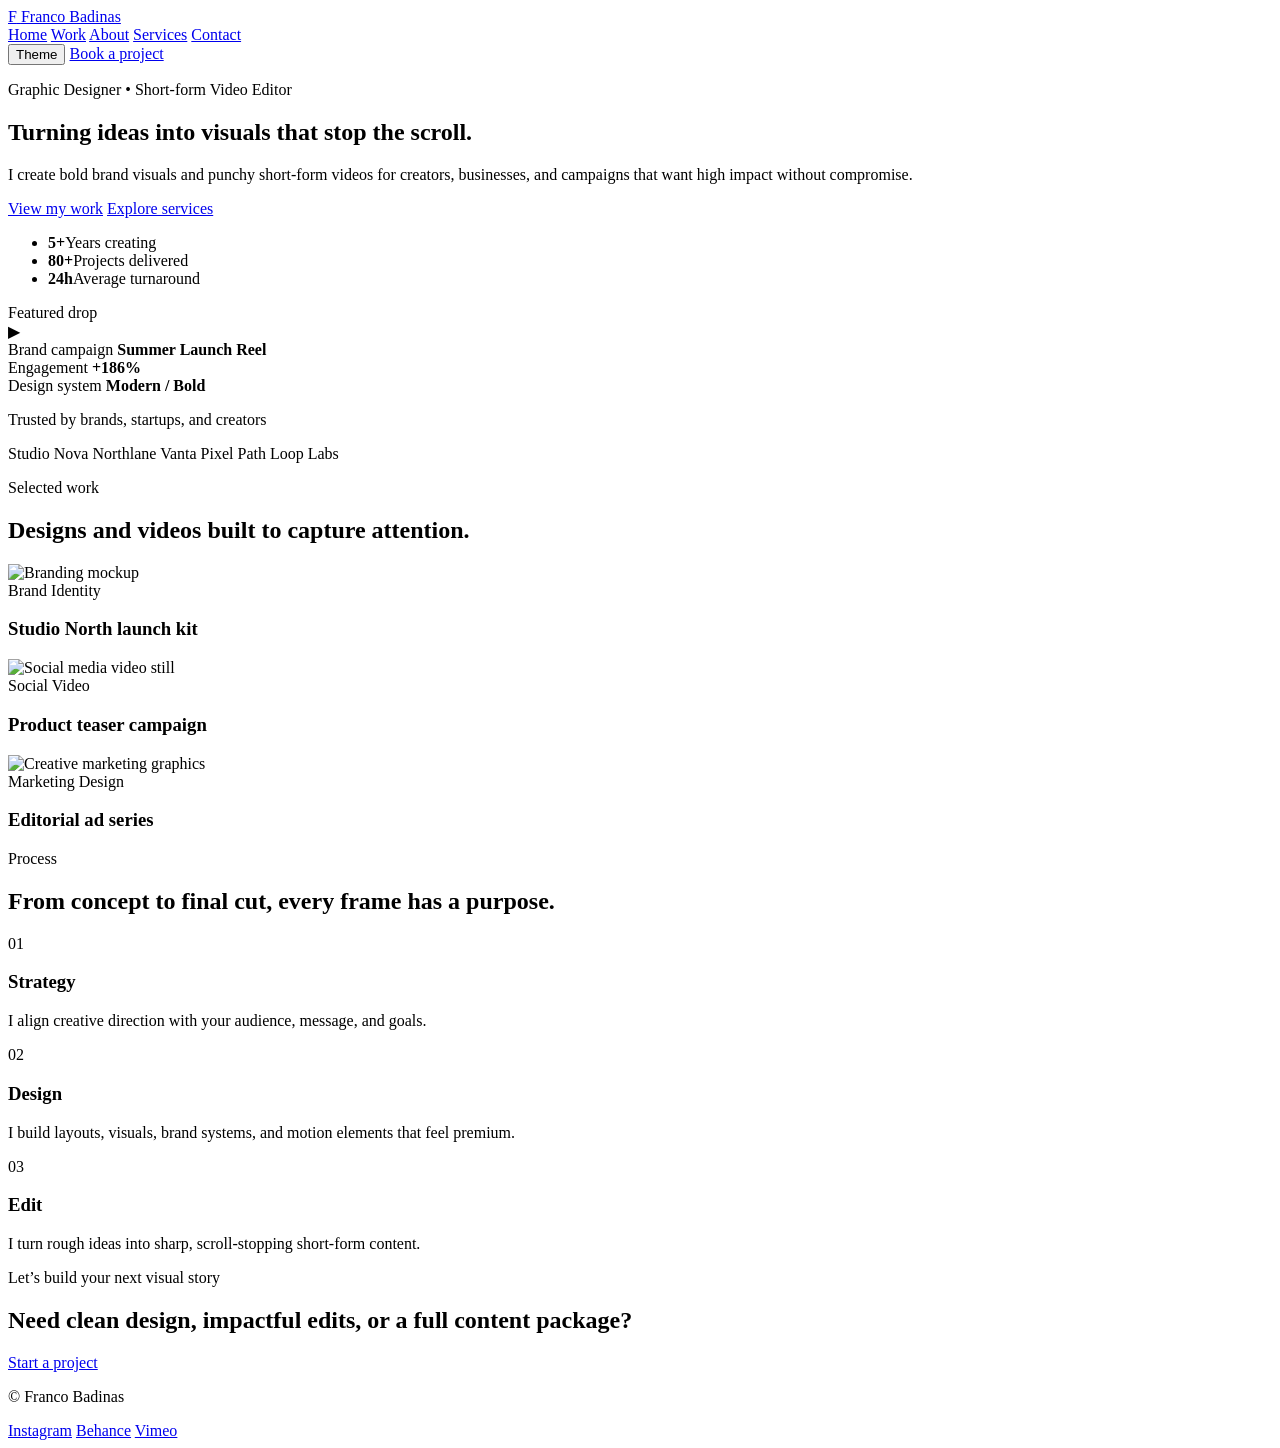
==== about.html @ 97edd741 "Create a customizable portfolio website for Franco Badinas with multi-page sections for home, work, " ====
<!DOCTYPE html>
<html lang="en">
  <head>
    <meta charset="UTF-8" />
    <meta name="viewport" content="width=device-width, initial-scale=1.0" />
    <title>Franco Badinas | Graphic Designer & Video Editor</title>
    <meta
      name="description"
      content="Portfolio website for Franco Badinas, showcasing graphic design and short-form video editing work."
    />
    <link rel="preconnect" href="https://fonts.googleapis.com" />
    <link rel="preconnect" href="https://fonts.gstatic.com" crossorigin />
    <link
      href="https://fonts.googleapis.com/css2?family=Inter:wght@400;500;600;700;800;900&family=Playfair+Display:wght@600;700&display=swap"
      rel="stylesheet"
    />
    <link rel="stylesheet" href="style.css" />
  </head>
  <body>
    <div class="page-shell">
      <header class="site-header">
        <div class="container nav-wrap">
          <a href="index.html" class="brand" aria-label="Franco Badinas home">
            <span class="brand-mark">F</span>
            <span class="brand-text">Franco Badinas</span>
          </a>

          <nav class="main-nav" aria-label="Main navigation">
            <a href="index.html" class="active">Home</a>
            <a href="work.html">Work</a>
            <a href="about.html">About</a>
            <a href="services.html">Services</a>
            <a href="contact.html">Contact</a>
          </nav>

          <div class="nav-actions">
            <button class="theme-toggle" type="button" aria-label="Toggle color theme">
              <span class="theme-dot"></span>
              Theme
            </button>
            <a class="button button-primary" href="contact.html">Book a project</a>
          </div>
        </div>
      </header>

      <main>
        <section class="hero">
          <div class="container hero-grid">
            <div class="hero-copy">
              <p class="eyebrow">Graphic Designer • Short-form Video Editor</p>
              <h1>Turning ideas into visuals that stop the scroll.</h1>
              <p class="lead">
                I create bold brand visuals and punchy short-form videos for creators,
                businesses, and campaigns that want high impact without compromise.
              </p>

              <div class="cta-row">
                <a href="work.html" class="button button-primary">View my work</a>
                <a href="services.html" class="button button-secondary">Explore services</a>
              </div>

              <ul class="mini-stats" aria-label="Key stats">
                <li><strong>5+</strong><span>Years creating</span></li>
                <li><strong>80+</strong><span>Projects delivered</span></li>
                <li><strong>24h</strong><span>Average turnaround</span></li>
              </ul>
            </div>

            <div class="hero-visual" aria-label="Featured design preview">
              <div class="visual-card card-main">
                <div class="visual-badge">Featured drop</div>
                <div class="video-tile">
                  <div class="play-button">▶</div>
                </div>
                <div class="visual-meta">
                  <span>Brand campaign</span>
                  <strong>Summer Launch Reel</strong>
                </div>
              </div>

              <div class="floating-card card-small top">
                <span>Engagement</span>
                <strong>+186%</strong>
              </div>

              <div class="floating-card card-small bottom">
                <span>Design system</span>
                <strong>Modern / Bold</strong>
              </div>
            </div>
          </div>
        </section>

        <section class="logo-strip">
          <div class="container">
            <p>Trusted by brands, startups, and creators</p>
            <div class="brands" aria-label="Brand list">
              <span>Studio Nova</span>
              <span>Northlane</span>
              <span>Vanta</span>
              <span>Pixel Path</span>
              <span>Loop Labs</span>
            </div>
          </div>
        </section>

        <section class="section">
          <div class="container">
            <div class="section-header">
              <p class="eyebrow">Selected work</p>
              <h2>Designs and videos built to capture attention.</h2>
            </div>

            <div class="showcase-grid">
              <article class="showcase-card">
                <img
                  src="https://images.unsplash.com/photo-1524758631624-e2822e304c36?auto=format&fit=crop&w=900&q=80"
                  alt="Branding mockup"
                />
                <div class="card-copy">
                  <span>Brand Identity</span>
                  <h3>Studio North launch kit</h3>
                </div>
              </article>

              <article class="showcase-card">
                <img
                  src="https://images.unsplash.com/photo-1492691527719-9d1e07e534b4?auto=format&fit=crop&w=900&q=80"
                  alt="Social media video still"
                />
                <div class="card-copy">
                  <span>Social Video</span>
                  <h3>Product teaser campaign</h3>
                </div>
              </article>

              <article class="showcase-card">
                <img
                  src="https://images.unsplash.com/photo-1516321318423-f06f85e504b3?auto=format&fit=crop&w=900&q=80"
                  alt="Creative marketing graphics"
                />
                <div class="card-copy">
                  <span>Marketing Design</span>
                  <h3>Editorial ad series</h3>
                </div>
              </article>
            </div>
          </div>
        </section>

        <section class="section section-alt">
          <div class="container two-col">
            <div>
              <p class="eyebrow">Process</p>
              <h2>From concept to final cut, every frame has a purpose.</h2>
            </div>
            <div class="process-list">
              <div class="process-item">
                <span>01</span>
                <div>
                  <h3>Strategy</h3>
                  <p>I align creative direction with your audience, message, and goals.</p>
                </div>
              </div>
              <div class="process-item">
                <span>02</span>
                <div>
                  <h3>Design</h3>
                  <p>I build layouts, visuals, brand systems, and motion elements that feel premium.</p>
                </div>
              </div>
              <div class="process-item">
                <span>03</span>
                <div>
                  <h3>Edit</h3>
                  <p>I turn rough ideas into sharp, scroll-stopping short-form content.</p>
                </div>
              </div>
            </div>
          </div>
        </section>

        <section class="section cta-section">
          <div class="container cta-box">
            <div>
              <p class="eyebrow">Let’s build your next visual story</p>
              <h2>Need clean design, impactful edits, or a full content package?</h2>
            </div>
            <a href="contact.html" class="button button-primary">Start a project</a>
          </div>
        </section>
      </main>

      <footer class="site-footer">
        <div class="container footer-wrap">
          <p>© <span id="year"></span> Franco Badinas</p>
          <div class="socials">
            <a href="https://instagram.com" target="_blank" rel="noreferrer">Instagram</a>
            <a href="https://behance.net" target="_blank" rel="noreferrer">Behance</a>
            <a href="https://vimeo.com" target="_blank" rel="noreferrer">Vimeo</a>
          </div>
        </div>
      </footer>
    </div>

    <script src="script.js"></script>
  </body>
</html>
---- style.css ----
<!DOCTYPE html>
<html lang="en">
  <head>
    <meta charset="UTF-8" />
    <meta name="viewport" content="width=device-width, initial-scale=1.0" />
    <title>Contact | Franco Badinas</title>
    <meta name="description" content="Contact Franco Badinas for creative design and video editing projects." />
    <link rel="preconnect" href="https://fonts.googleapis.com" />
    <link rel="preconnect" href="https://fonts.gstatic.com" crossorigin />
    <link
      href="https://fonts.googleapis.com/css2?family=Inter:wght@400;500;600;700;800;900&family=Playfair+Display:wght@600;700&display=swap"
      rel="stylesheet"
    />
    <link rel="stylesheet" href="style.css" />
  </head>
  <body>
    <div class="page-shell">
      <header class="site-header">
        <div class="container nav-wrap">
          <a href="index.html" class="brand" aria-label="Franco Badinas home">
            <span class="brand-mark">F</span>
            <span class="brand-text">Franco Badinas</span>
          </a>

          <nav class="main-nav" aria-label="Main navigation">
            <a href="index.html">Home</a>
            <a href="work.html">Work</a>
            <a href="about.html">About</a>
            <a href="services.html">Services</a>
            <a href="contact.html" class="active">Contact</a>
          </nav>

          <div class="nav-actions">
            <button class="theme-toggle" type="button" aria-label="Toggle color theme">
              <span class="theme-dot"></span>
              Theme
            </button>
            <a class="button button-primary" href="contact.html">Book a project</a>
          </div>
        </div>
      </header>

      <main>
        <section class="page-hero compact-hero">
          <div class="container narrow">
            <p class="eyebrow">Contact</p>
            <h1>Let’s make something bold and unforgettable.</h1>
          </div>
        </section>

        <section class="section">
          <div class="container contact-layout">
            <div class="contact-card">
              <h3>Get in touch</h3>
              <p>Available for freelance projects, campaign creative, and content partnerships.</p>
              <ul>
                <li>Email: hello@francobadinas.com</li>
                <li>Instagram: @francobadinas</li>
                <li>Based anywhere remotely</li>
              </ul>
            </div>

            <form class="contact-form" action="#" method="post">
              <div class="field-row">
                <label>
                  Name
                  <input type="text" name="name" placeholder="Your name" />
                </label>
                <label>
                  Email
                  <input type="email" name="email" placeholder="Your email" />
                </label>
              </div>

              <label>
                Project type
                <input type="text" name="project" placeholder="Brand identity, short-form video, campaign, etc." />
              </label>

              <label>
                Message
                <textarea name="message" rows="6" placeholder="Tell me about your project"></textarea>
              </label>

              <button type="submit" class="button button-primary">Send inquiry</button>
            </form>
          </div>
        </section>
      </main>

      <footer class="site-footer">
        <div class="container footer-wrap">
          <p>© <span id="year"></span> Franco Badinas</p>
          <div class="socials">
            <a href="https://instagram.com" target="_blank" rel="noreferrer">Instagram</a>
            <a href="https://behance.net" target="_blank" rel="noreferrer">Behance</a>
            <a href="https://vimeo.com" target="_blank" rel="noreferrer">Vimeo</a>
          </div>
        </div>
      </footer>
    </div>

    <script src="script.js"></script>
  </body>
</html>
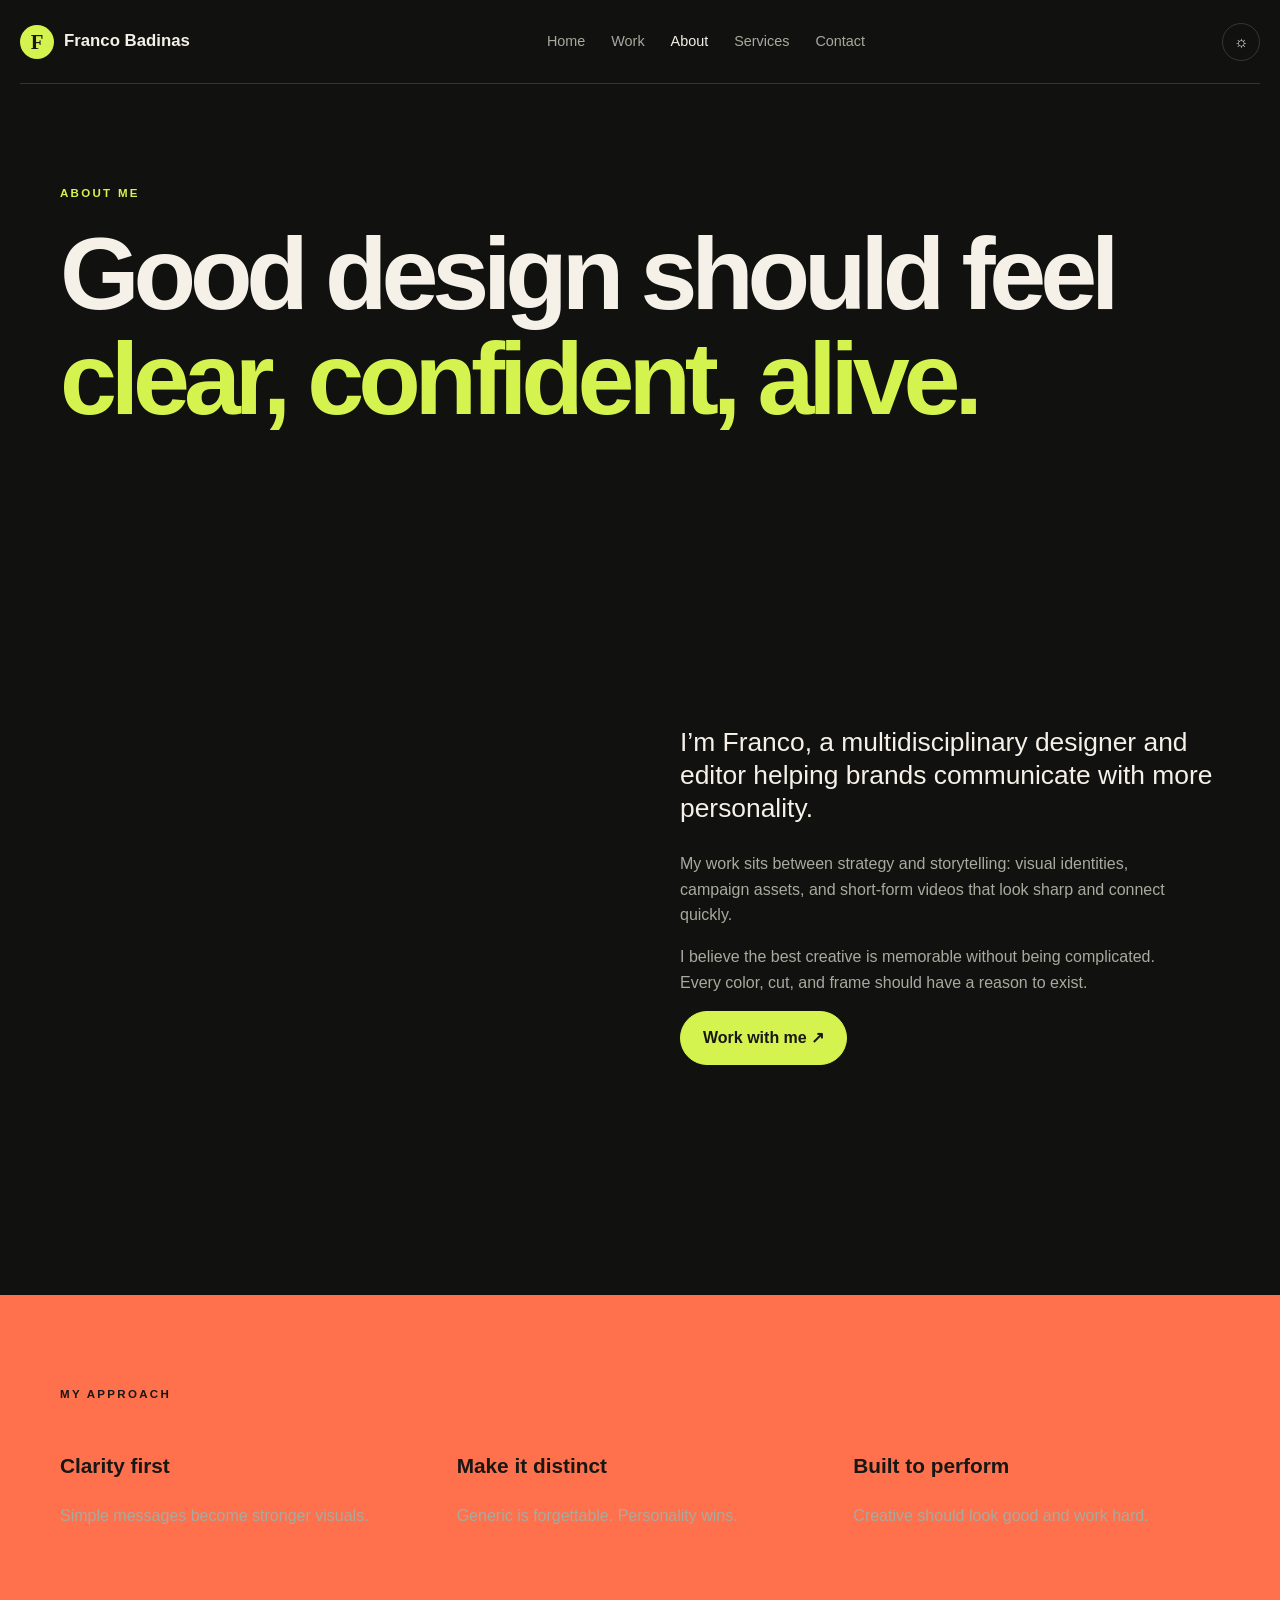
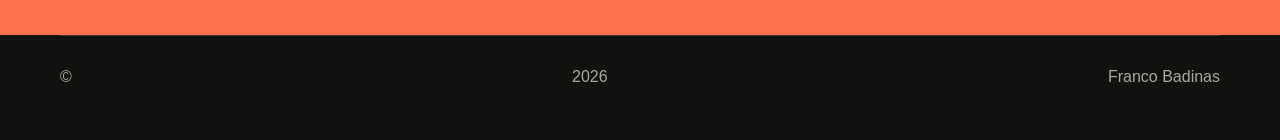
==== commit 31c12622: "Fix portfolio site structure and make all pages runnable with a polished responsive design." ====
--- a/about.html
+++ b/about.html
@@ -1,406 +1 @@
-<!DOCTYPE html>
-<html lang="en">
-  <head>
-    <meta charset="UTF-8" />
-    <meta name="viewport" content="width=device-width, initial-scale=1.0" />
-    <title>Franco Badinas | Graphic Designer & Video Editor</title>
-    <meta
-      name="description"
-      content="Portfolio website for Franco Badinas, showcasing graphic design and short-form video editing work."
-    />
-    <link rel="preconnect" href="https://fonts.googleapis.com" />
-    <link rel="preconnect" href="https://fonts.gstatic.com" crossorigin />
-    <link
-      href="https://fonts.googleapis.com/css2?family=Inter:wght@400;500;600;700;800;900&family=Playfair+Display:wght@600;700&display=swap"
-      rel="stylesheet"
-    />
-    <link rel="stylesheet" href="style.css" />
-  </head>
-  <body>
-    <div class="page-shell">
-      <header class="site-header">
-        <div class="container nav-wrap">
-          <a href="index.html" class="brand" aria-label="Franco Badinas home">
-            <span class="brand-mark">F</span>
-            <span class="brand-text">Franco Badinas</span>
-          </a>
-
-          <nav class="main-nav" aria-label="Main navigation">
-            <a href="index.html" class="active">Home</a>
-            <a href="work.html">Work</a>
-            <a href="about.html">About</a>
-            <a href="services.html">Services</a>
-            <a href="contact.html">Contact</a>
-          </nav>
-
-          <div class="nav-actions">
-            <button class="theme-toggle" type="button" aria-label="Toggle color theme">
-              <span class="theme-dot"></span>
-              Theme
-            </button>
-            <a class="button button-primary" href="contact.html">Book a project</a>
-          </div>
-        </div>
-      </header>
-
-      <main>
-        <section class="hero">
-          <div class="container hero-grid">
-            <div class="hero-copy">
-              <p class="eyebrow">Graphic Designer • Short-form Video Editor</p>
-              <h1>Turning ideas into visuals that stop the scroll.</h1>
-              <p class="lead">
-                I create bold brand visuals and punchy short-form videos for creators,
-                businesses, and campaigns that want high impact without compromise.
-              </p>
-
-              <div class="cta-row">
-                <a href="work.html" class="button button-primary">View my work</a>
-                <a href="services.html" class="button button-secondary">Explore services</a>
-              </div>
-
-              <ul class="mini-stats" aria-label="Key stats">
-                <li><strong>5+</strong><span>Years creating</span></li>
-                <li><strong>80+</strong><span>Projects delivered</span></li>
-                <li><strong>24h</strong><span>Average turnaround</span></li>
-              </ul>
-            </div>
-
-            <div class="hero-visual" aria-label="Featured design preview">
-              <div class="visual-card card-main">
-                <div class="visual-badge">Featured drop</div>
-                <div class="video-tile">
-                  <div class="play-button">▶</div>
-                </div>
-                <div class="visual-meta">
-                  <span>Brand campaign</span>
-                  <strong>Summer Launch Reel</strong>
-                </div>
-              </div>
-
-              <div class="floating-card card-small top">
-                <span>Engagement</span>
-                <strong>+186%</strong>
-              </div>
-
-              <div class="floating-card card-small bottom">
-                <span>Design system</span>
-                <strong>Modern / Bold</strong>
-              </div>
-            </div>
-          </div>
-        </section>
-
-        <section class="logo-strip">
-          <div class="container">
-            <p>Trusted by brands, startups, and creators</p>
-            <div class="brands" aria-label="Brand list">
-              <span>Studio Nova</span>
-              <span>Northlane</span>
-              <span>Vanta</span>
-              <span>Pixel Path</span>
-              <span>Loop Labs</span>
-            </div>
-          </div>
-        </section>
-
-        <section class="section">
-          <div class="container">
-            <div class="section-header">
-              <p class="eyebrow">Selected work</p>
-              <h2>Designs and videos built to capture attention.</h2>
-            </div>
-
-            <div class="showcase-grid">
-              <article class="showcase-card">
-                <img
-                  src="https://images.unsplash.com/photo-1524758631624-e2822e304c36?auto=format&fit=crop&w=900&q=80"
-                  alt="Branding mockup"
-                />
-                <div class="card-copy">
-                  <span>Brand Identity</span>
-                  <h3>Studio North launch kit</h3>
-                </div>
-              </article>
-
-              <article class="showcase-card">
-                <img
-                  src="https://images.unsplash.com/photo-1492691527719-9d1e07e534b4?auto=format&fit=crop&w=900&q=80"
-                  alt="Social media video still"
-                />
-                <div class="card-copy">
-                  <span>Social Video</span>
-                  <h3>Product teaser campaign</h3>
-                </div>
-              </article>
-
-              <article class="showcase-card">
-                <img
-                  src="https://images.unsplash.com/photo-1516321318423-f06f85e504b3?auto=format&fit=crop&w=900&q=80"
-                  alt="Creative marketing graphics"
-                />
-                <div class="card-copy">
-                  <span>Marketing Design</span>
-                  <h3>Editorial ad series</h3>
-                </div>
-              </article>
-            </div>
-          </div>
-        </section>
-
-        <section class="section section-alt">
-          <div class="container two-col">
-            <div>
-              <p class="eyebrow">Process</p>
-              <h2>From concept to final cut, every frame has a purpose.</h2>
-            </div>
-            <div class="process-list">
-              <div class="process-item">
-                <span>01</span>
-                <div>
-                  <h3>Strategy</h3>
-                  <p>I align creative direction with your audience, message, and goals.</p>
-                </div>
-              </div>
-              <div class="process-item">
-                <span>02</span>
-                <div>
-                  <h3>Design</h3>
-                  <p>I build layouts, visuals, brand systems, and motion elements that feel premium.</p>
-                </div>
-              </div>
-              <div class="process-item">
-                <span>03</span>
-                <div>
-                  <h3>Edit</h3>
-                  <p>I turn rough ideas into sharp, scroll-stopping short-form content.</p>
-                </div>
-              </div>
-            </div>
-          </div>
-        </section>
-
-        <section class="section cta-section">
-          <div class="container cta-box">
-            <div>
-              <p class="eyebrow">Let’s build your next visual story</p>
-              <h2>Need clean design, impactful edits, or a full content package?</h2>
-            </div>
-            <a href="contact.html" class="button button-primary">Start a project</a>
-          </div>
-        </section>
-      </main>
-
-      <footer class="site-footer">
-        <div class="container footer-wrap">
-          <p>© <span id="year"></span> Franco Badinas</p>
-          <div class="socials">
-            <a href="https://instagram.com" target="_blank" rel="noreferrer">Instagram</a>
-            <a href="https://behance.net" target="_blank" rel="noreferrer">Behance</a>
-            <a href="https://vimeo.com" target="_blank" rel="noreferrer">Vimeo</a>
-          </div>
-        </div>
-      </footer>
-    </div>
-
-    <script src="script.js"></script>
-  </body>
-</html>
-
-
-
-
-
-
-
-
-
-
-
-
-
-
-
-
-
-
-
-
-
-
-
-
-
-
-
-
-
-
-
-
-
-
-
-
-
-
-
-
-
-
-
-
-
-
-
-
-
-
-
-
-
-
-
-
-
-
-
-
-
-
-
-
-
-
-
-
-
-
-
-
-
-
-
-
-
-
-
-
-
-
-
-
-
-
-
-
-
-
-
-
-
-
-
-
-
-
-
-
-
-
-
-
-
-
-
-
-
-
-
-
-
-
-
-
-
-
-
-
-
-
-
-
-
-
-
-
-
-
-
-
-
-
-
-
-
-
-
-
-
-
-
-
-
-
-
-
-
-
-
-
-
-
-
-
-
-
-
-
-
-
-
-
-
-
-
-
-
-
-
-
-
-
-
-
-
-
-
-
-
-
-
-
-
-
-
-
-
-
-
-
-
-
-
-
-
-
+<!doctype html><html lang="en"><head><meta charset="UTF-8"><meta name="viewport" content="width=device-width,initial-scale=1"><title>About — Franco Badinas</title><link rel="stylesheet" href="style.css"></head><body><header class="header"><a class="logo" href="index.html"><b>F</b> Franco Badinas</a><nav><a href="index.html">Home</a><a href="work.html">Work</a><a class="active" href="about.html">About</a><a href="services.html">Services</a><a href="contact.html">Contact</a></nav><button class="theme">☼</button></header><main><section class="page-head wrap"><p class="kicker">About me</p><h1>Good design should feel<br><em>clear, confident, alive.</em></h1></section><section class="wrap about section"><div class="portrait"></div><div><p class="big-copy">I’m Franco, a multidisciplinary designer and editor helping brands communicate with more personality.</p><p>My work sits between strategy and storytelling: visual identities, campaign assets, and short-form videos that look sharp and connect quickly.</p><p>I believe the best creative is memorable without being complicated. Every color, cut, and frame should have a reason to exist.</p><a class="button primary" href="contact.html">Work with me ↗</a></div></section><section class="band"><div class="wrap"><p class="kicker">My approach</p><div class="values"><div><b>01</b><h3>Clarity first</h3><p>Simple messages become stronger visuals.</p></div><div><b>02</b><h3>Make it distinct</h3><p>Generic is forgettable. Personality wins.</p></div><div><b>03</b><h3>Built to perform</h3><p>Creative should look good and work hard.</p></div></div></div></section></main><footer class="footer wrap">© <span class="year"></span> Franco Badinas</footer><script src="script.js"></script></body></html>
--- a/style.css
+++ b/style.css
@@ -1,105 +1 @@
-<!DOCTYPE html>
-<html lang="en">
-  <head>
-    <meta charset="UTF-8" />
-    <meta name="viewport" content="width=device-width, initial-scale=1.0" />
-    <title>Contact | Franco Badinas</title>
-    <meta name="description" content="Contact Franco Badinas for creative design and video editing projects." />
-    <link rel="preconnect" href="https://fonts.googleapis.com" />
-    <link rel="preconnect" href="https://fonts.gstatic.com" crossorigin />
-    <link
-      href="https://fonts.googleapis.com/css2?family=Inter:wght@400;500;600;700;800;900&family=Playfair+Display:wght@600;700&display=swap"
-      rel="stylesheet"
-    />
-    <link rel="stylesheet" href="style.css" />
-  </head>
-  <body>
-    <div class="page-shell">
-      <header class="site-header">
-        <div class="container nav-wrap">
-          <a href="index.html" class="brand" aria-label="Franco Badinas home">
-            <span class="brand-mark">F</span>
-            <span class="brand-text">Franco Badinas</span>
-          </a>
-
-          <nav class="main-nav" aria-label="Main navigation">
-            <a href="index.html">Home</a>
-            <a href="work.html">Work</a>
-            <a href="about.html">About</a>
-            <a href="services.html">Services</a>
-            <a href="contact.html" class="active">Contact</a>
-          </nav>
-
-          <div class="nav-actions">
-            <button class="theme-toggle" type="button" aria-label="Toggle color theme">
-              <span class="theme-dot"></span>
-              Theme
-            </button>
-            <a class="button button-primary" href="contact.html">Book a project</a>
-          </div>
-        </div>
-      </header>
-
-      <main>
-        <section class="page-hero compact-hero">
-          <div class="container narrow">
-            <p class="eyebrow">Contact</p>
-            <h1>Let’s make something bold and unforgettable.</h1>
-          </div>
-        </section>
-
-        <section class="section">
-          <div class="container contact-layout">
-            <div class="contact-card">
-              <h3>Get in touch</h3>
-              <p>Available for freelance projects, campaign creative, and content partnerships.</p>
-              <ul>
-                <li>Email: hello@francobadinas.com</li>
-                <li>Instagram: @francobadinas</li>
-                <li>Based anywhere remotely</li>
-              </ul>
-            </div>
-
-            <form class="contact-form" action="#" method="post">
-              <div class="field-row">
-                <label>
-                  Name
-                  <input type="text" name="name" placeholder="Your name" />
-                </label>
-                <label>
-                  Email
-                  <input type="email" name="email" placeholder="Your email" />
-                </label>
-              </div>
-
-              <label>
-                Project type
-                <input type="text" name="project" placeholder="Brand identity, short-form video, campaign, etc." />
-              </label>
-
-              <label>
-                Message
-                <textarea name="message" rows="6" placeholder="Tell me about your project"></textarea>
-              </label>
-
-              <button type="submit" class="button button-primary">Send inquiry</button>
-            </form>
-          </div>
-        </section>
-      </main>
-
-      <footer class="site-footer">
-        <div class="container footer-wrap">
-          <p>© <span id="year"></span> Franco Badinas</p>
-          <div class="socials">
-            <a href="https://instagram.com" target="_blank" rel="noreferrer">Instagram</a>
-            <a href="https://behance.net" target="_blank" rel="noreferrer">Behance</a>
-            <a href="https://vimeo.com" target="_blank" rel="noreferrer">Vimeo</a>
-          </div>
-        </div>
-      </footer>
-    </div>
-
-    <script src="script.js"></script>
-  </body>
-</html>
+:root{--bg:#11110f;--paper:#f5f1e8;--ink:#171714;--muted:#aaa99e;--lime:#d5f34f;--orange:#ff704d;--line:rgba(245,241,232,.16)}*{box-sizing:border-box}html{scroll-behavior:smooth}body{margin:0;background:var(--bg);color:var(--paper);font:16px/1.6 'DM Sans',sans-serif}a{color:inherit;text-decoration:none}button{font:inherit;cursor:pointer}h1,h2,h3,p{margin-top:0}h1,h2{font-family:'Space Grotesk',sans-serif;line-height:1.02;letter-spacing:-.06em}h1{font-size:clamp(3.2rem,8vw,7.8rem);margin-bottom:24px}h2{font-size:clamp(2.5rem,5vw,5rem)}h3{font-size:1.3rem}.wrap{width:min(1160px,calc(100% - 40px));margin:auto}.header{width:min(1240px,calc(100% - 40px));margin:auto;min-height:84px;display:flex;align-items:center;justify-content:space-between;gap:24px;border-bottom:1px solid var(--line)}.logo{font-weight:700;font-size:1.05rem;display:flex;align-items:center;gap:10px}.logo b{display:grid;place-items:center;width:34px;height:34px;border-radius:50%;background:var(--lime);color:var(--ink);font-family:'Space Grotesk';font-size:1.3rem}nav{display:flex;gap:26px;color:var(--muted);font-size:.9rem}nav a:hover,nav .active{color:var(--paper)}.theme{border:1px solid var(--line);background:transparent;color:var(--paper);border-radius:50%;width:38px;height:38px}.hero{min-height:680px;padding:110px 0 80px;display:grid;grid-template-columns:1.05fr .95fr;align-items:center;gap:60px}.kicker{font-size:.72rem;color:var(--lime);text-transform:uppercase;letter-spacing:.2em;font-weight:700;margin-bottom:20px}.intro{color:var(--muted);font-size:1.2rem;max-width:550px}.em,em{color:var(--lime);font-style:normal}.actions{display:flex;gap:12px;flex-wrap:wrap;margin:34px 0}.button{display:inline-block;padding:13px 22px;border-radius:100px;border:1px solid var(--line);font-weight:700}.button.primary{background:var(--lime);color:var(--ink);border-color:var(--lime)}.button:hover{transform:translateY(-2px)}.stats{display:flex;gap:28px;color:var(--muted);font-size:.8rem}.stats span{display:grid;gap:2px}.stats strong{font:700 1.6rem 'Space Grotesk';color:var(--paper)}.hero-art{min-height:490px;position:relative;display:grid;place-items:center}.art-image{width:min(390px,80%);height:470px;background:linear-gradient(155deg,transparent 35%,rgba(0,0,0,.55)),url('https://images.unsplash.com/photo-1492691527719-9d1e07e534b4?auto=format&fit=crop&w=800&q=85') center/cover;border-radius:220px 220px 18px 18px;display:grid;place-items:center;transform:rotate(5deg);box-shadow:25px 25px 0 var(--orange)}.art-image span{font:700 2.7rem/1 'Space Grotesk';color:var(--paper);text-align:center;transform:rotate(-5deg)}.sticker{position:absolute;background:var(--orange);color:var(--ink);padding:16px;border-radius:50%;font:700 1.2rem 'Space Grotesk';text-align:center;line-height:1}.sticker small{display:block;font:11px 'DM Sans';margin-top:4px}.sticker.one{top:35px;right:0}.sticker.two{bottom:30px;left:0;border-radius:10px;background:var(--lime);transform:rotate(-10deg)}.section{padding:110px 0}.cards{display:grid;grid-template-columns:1.2fr 1fr 1fr;gap:18px}.card{border:1px solid var(--line);padding:12px;background:rgba(255,255,255,.025)}.photo{height:280px;background:center/cover}.card.tall .photo{height:390px}.photo-one{background-image:url('https://images.unsplash.com/photo-1524758631624-e2822e304c36?auto=format&fit=crop&w=900&q=85')}.photo-two{background-image:url('https://images.unsplash.com/photo-1522202176988-66273c2fd55f?auto=format&fit=crop&w=900&q=85')}.photo-three{background-image:url('https://images.unsplash.com/photo-1516321318423-f06f85e504b3?auto=format&fit=crop&w=900&q=85')}.card p{color:var(--lime);font-size:.7rem;text-transform:uppercase;letter-spacing:.14em;margin:17px 0 7px}.card h3{margin-bottom:8px}.band{padding:90px 0;background:var(--orange);color:var(--ink)}.band .kicker{color:var(--ink)}.band h2{max-width:800px}.band .button.primary{background:var(--ink);color:var(--paper);border-color:var(--ink)}.band-inner{display:flex;align-items:end;justify-content:space-between;gap:30px}.footer{padding:28px 0 50px;color:var(--muted);display:flex;justify-content:space-between;gap:20px;border-top:1px solid var(--line)}.page-head{padding:100px 0 40px}.page-head .intro{max-width:600px}.work-grid{display:grid;grid-template-columns:repeat(3,1fr);gap:18px}.filters{display:flex;gap:10px;margin-bottom:30px}.filters button{border:1px solid var(--line);background:transparent;color:var(--paper);border-radius:100px;padding:10px 17px}.filters button.selected,.filters button:hover{background:var(--lime);color:var(--ink);border-color:var(--lime)}.work-item{border:1px solid var(--line);padding:12px}.work-item img{width:100%;height:250px;object-fit:cover}.work-item p{color:var(--lime);font-size:.7rem;text-transform:uppercase;letter-spacing:.12em;margin:14px 0 4px}.about,.contact{display:grid;grid-template-columns:1fr 1fr;gap:80px;align-items:center}.portrait{height:580px;background:url('https://images.unsplash.com/photo-1500648767791-00dcc994a43e?auto=format&fit=crop&w=800&q=85') center/cover;filter:grayscale(1)}.big-copy{font-size:1.65rem;line-height:1.25}.about p:not(.big-copy),.contact p:not(.big-copy){color:var(--muted);max-width:500px}.values,.steps{display:grid;grid-template-columns:repeat(3,1fr);gap:30px}.values b,.steps b,article> b{color:var(--orange)}.values p,.steps p,article p,article li{color:var(--muted)}.service-grid{display:grid;grid-template-columns:repeat(3,1fr);gap:18px}.service-grid article{border:1px solid var(--line);padding:30px;min-height:330px}.service-grid .featured{border-color:var(--lime);background:rgba(213,243,79,.06)}li{margin:8px 0}form{display:grid;gap:18px}label{display:grid;gap:7px;color:var(--muted)}input,textarea{width:100%;padding:14px;background:transparent;border:1px solid var(--line);color:var(--paper);font:inherit}input:focus,textarea:focus{outline:1px solid var(--lime)}@media(max-width:800px){.header{flex-wrap:wrap;padding:16px 0}.header nav{order:3;width:100%;justify-content:space-between;gap:8px}.hero,.about,.contact{grid-template-columns:1fr;padding-top:70px}.hero-art{min-height:450px}.cards,.work-grid,.service-grid{grid-template-columns:1fr 1fr}.card.tall{grid-column:span 2}.portrait{height:420px}.band-inner{display:block}.band-inner .button{margin-top:20px}}@media(max-width:520px){h1{font-size:3.6rem}.wrap{width:min(100% - 28px,1160px)}.stats{gap:14px}.cards,.work-grid,.service-grid,.values,.steps{grid-template-columns:1fr}.card.tall{grid-column:auto}.card.tall .photo,.photo{height:280px}.footer{display:block}.footer span{display:block;margin-top:10px}.about,.contact{gap:35px}.page-head{padding-top:65px}}body.light{--bg:#f5f1e8;--paper:#171714;--muted:#66665d;--line:rgba(23,23,20,.17)}
